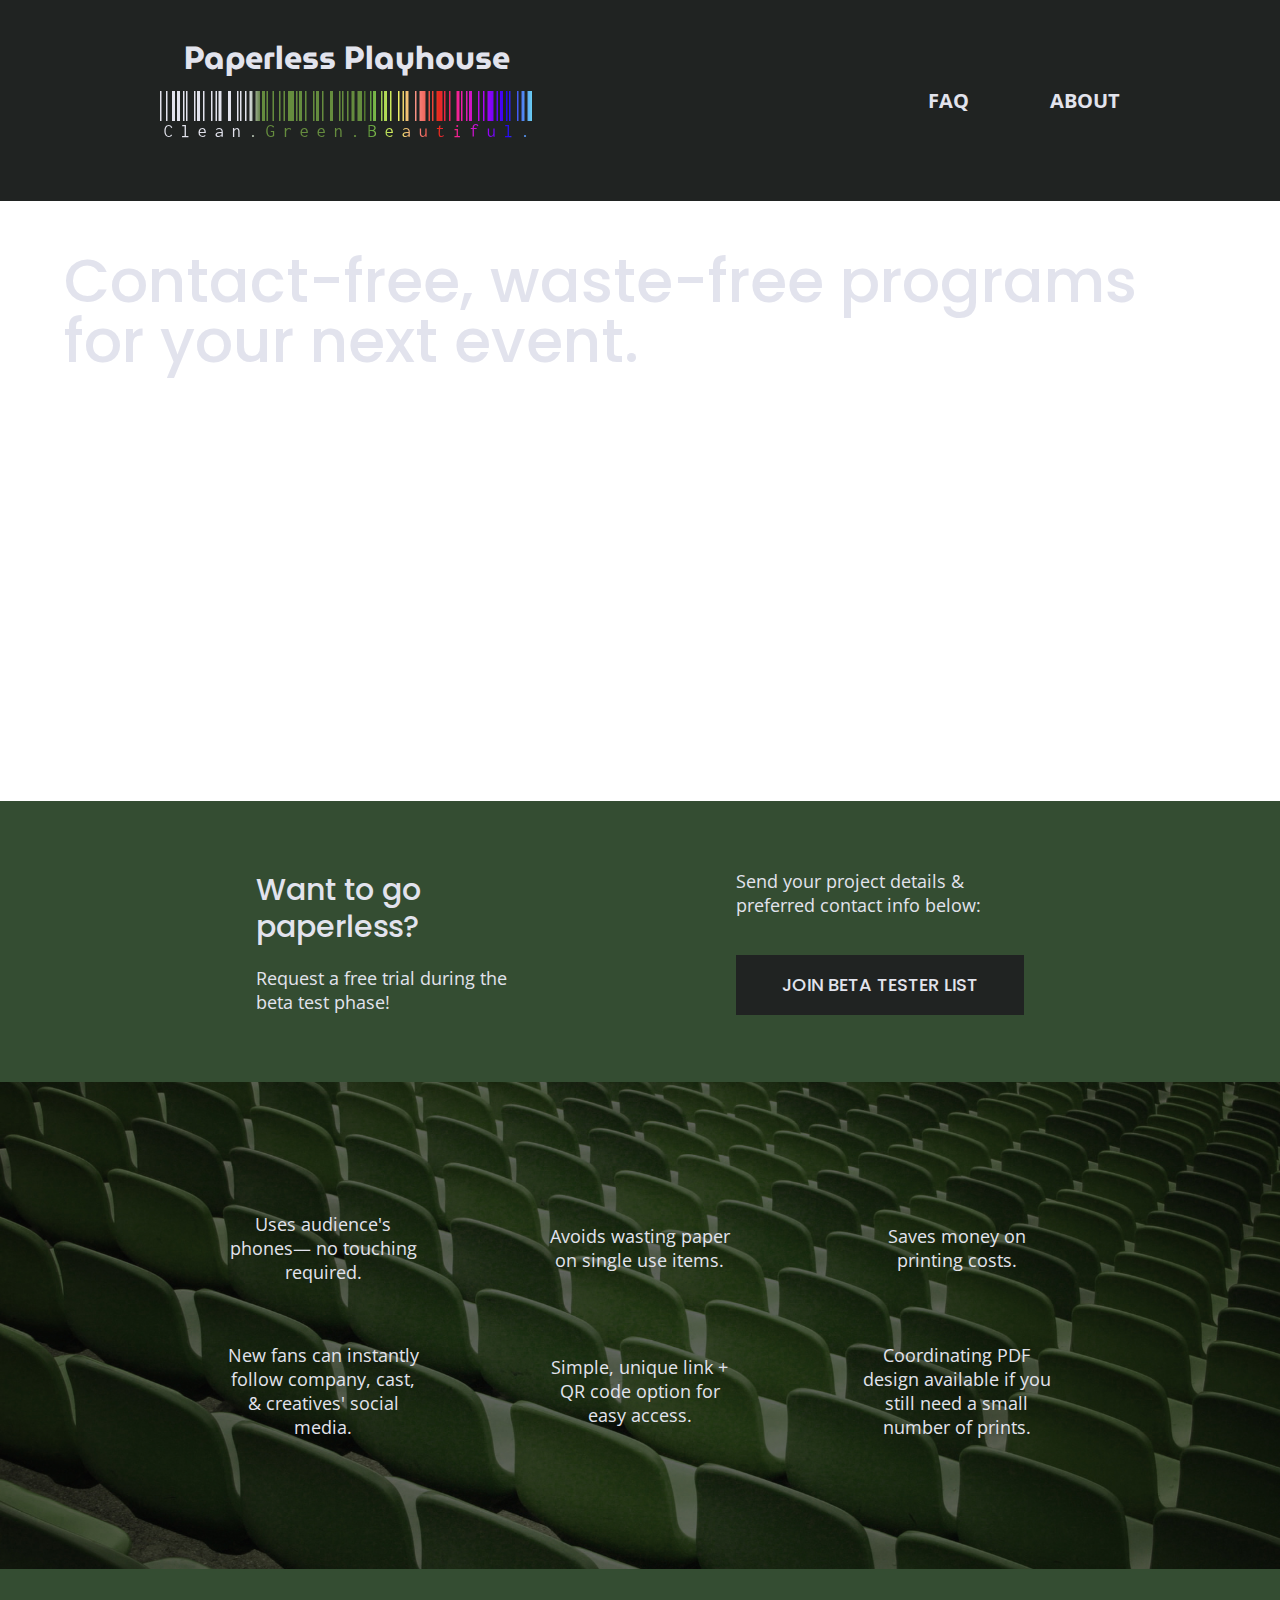
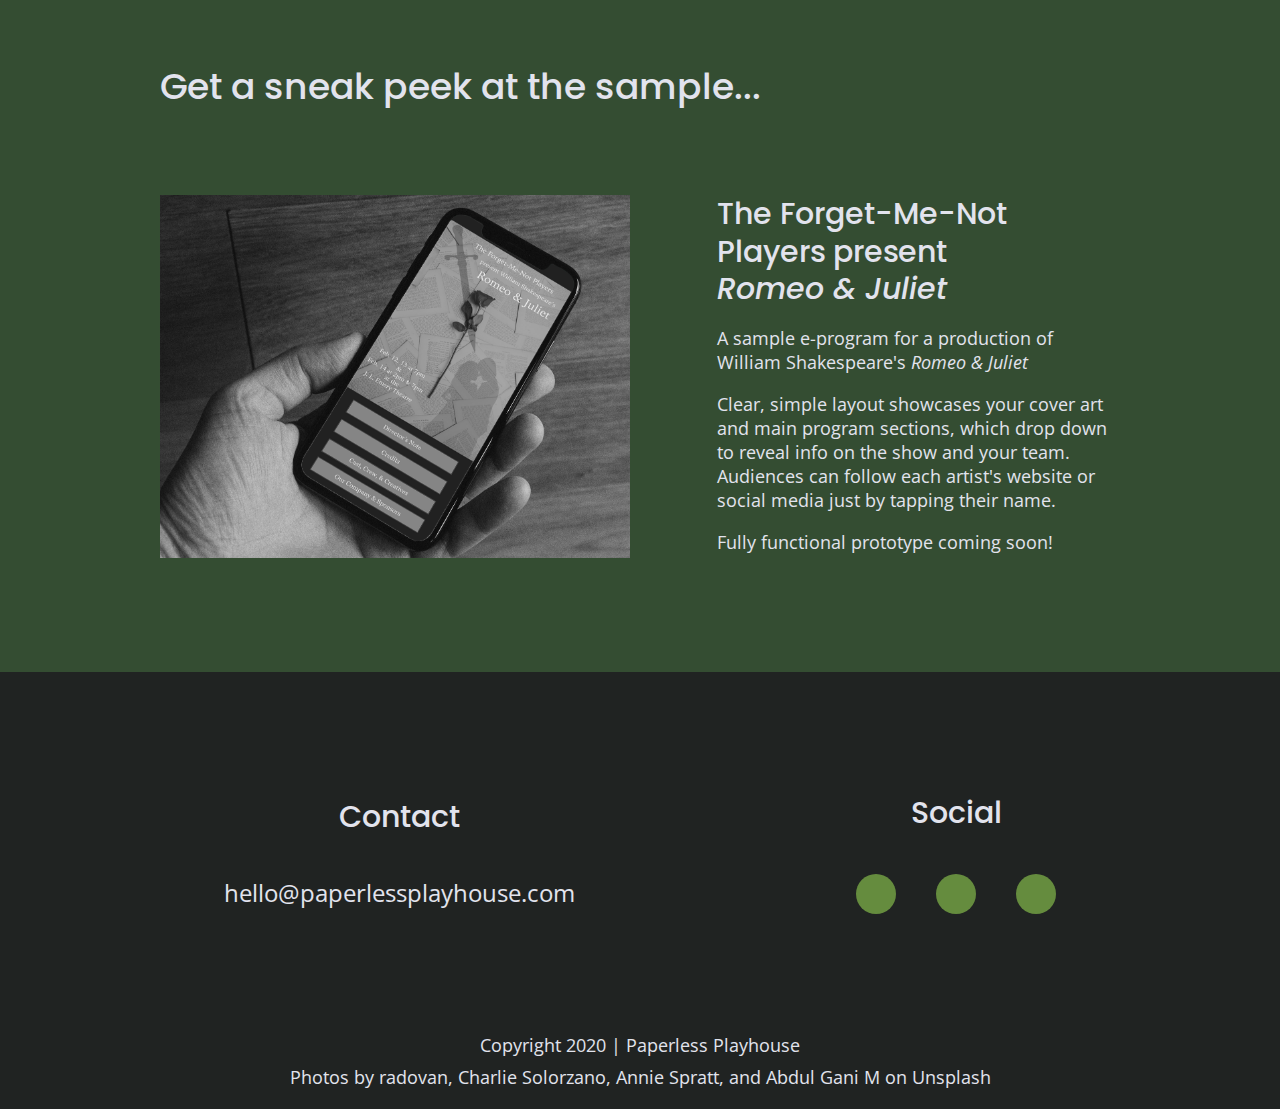
==== index.html @ 8c171659 "Initial commit" ====
<!doctype html>
<html class="no-js" lang="">

<head>
  <meta charset="utf-8">
  <meta http-equiv="x-ua-compatible" content="ie=edge">
  <title>Paperless Playhouse</title>
  <meta name="description" content="">
  <meta name="viewport" content="width=device-width, initial-scale=1, shrink-to-fit=no">

  <meta property="og:title" content="Paperless Playhouse">
  <meta property="og:type" content="Website">
  <meta property="og:url" content="paperlessplayhouse.com">
  <meta property="og:image" content="img/rajphoneevened.png">


  <link rel="manifest" href="site.webmanifest">
  <link rel="apple-touch-icon" href="icon.png">
  <link rel='icon' href='favicon.ico' type='image/x-icon'/ >

  <!--Logo Fonts-->
  <link href="https://fonts.googleapis.com/css2?family=Libre+Barcode+128+Text&family=MuseoModerno:wght@100;200;300;400;500;531;600;700;800;900&display=swap" rel="stylesheet">
  <!-- Google Fonts -->
  <link href="https://fonts.googleapis.com/css?family=Open+Sans:400,700|Poppins:500,700" rel="stylesheet">
  <!-- FontAwesome CDN version 5.5 -->
  <link rel="stylesheet" href="https://use.fontawesome.com/releases/v5.13.1/css/all.css" integrity="sha384-xxzQGERXS00kBmZW/6qxqJPyxW3UR0BPsL4c8ILaIWXva5kFi7TxkIIaMiKtqV1Q" crossorigin="anonymous"><link rel="stylesheet" href="css/normalize.css">
  <link rel="stylesheet" href="css/main.css">
</head>

<body>
  <!--[if lte IE 9]>
    <p class="browserupgrade">You are using an <strong>outdated</strong> browser. Please <a href="https://browsehappy.com/">upgrade your browser</a> to improve your experience and security.</p>
  <![endif]-->

  <!-- Add your site or application content here -->
  <header>
    <div class="content-wrapper">
      <div class="logo-wrapper">
        <h1 id="logo-line1">Paperless <i class="fas fa-seedling"></i> Playhouse</h1>
        <h1 id="logo-line2"><span class="green-grad">Clean.</span>Green.<span class="rainbow-grad">Beautiful.</span></h1>
      </div>
      <div class="header-divider"></div>
      <nav>
        <ul>
          <li><a href="faq/index.html" target="_blank">FAQ</a></li>
          <li><a href="about/index.html" target="_blank">About</a></li>
        </ul>
      </nav>
    </div>
  </header>

  <main>

    <section class="hero-area">
      <div class="content-wrapper">
        <h1>Contact-free, waste-free programs for your next event.</h1>
      </div>
    </section>

    <aside>
      <div class="content-wrapper">
        <div class="form-description">
          <h3>Want to go paperless?</h3>
          <p>
            Request a free trial during the beta test phase!
          </p>
        </div>
        <div class="form">
          <p>Send your project details &amp; preferred contact info below:</p>
          <a href="mailto:hello@paperlessplayhouse.com">
          <input type="button" value="Join Beta Tester List">
        </a>
        </div>
      </div> <!-- aside content wrapper ends -->
    </aside>

    <section class="features">
      <div class="content-wrapper">
      <!--  <h2>Clean. Green. Beautiful.</h2> -->
        <div class="features-items">
          <article>
            <p class="fontawesome-icon">
              <!--<i class="fas fa-hands-wash"></i>-->
              <i class="fas fa-hand-sparkles"></i>
            </p>
            <p class="features-item-description">
              Uses audience's phones&mdash; no touching required.
            </p>
          </article>
          <article>
            <p class="fontawesome-icon">
              <i class="fas fa-seedling"></i>
            </p>
            <p class="features-item-description">
              Avoids wasting paper on single use items.
            </p>
          </article>
          <article>
            <p class="fontawesome-icon">
              <i class="fas fa-piggy-bank"></i>
            </p>
            <p class="features-item-description">
              Saves money on printing costs.
            </p>
          </article>
          <article>
            <p class="fontawesome-icon">
              <i class="fas fa-users"></i>
            </p>
            <p class="features-item-description">
              New fans can instantly follow company, cast, &amp; creatives' social media.
            </p>
          </article>
          <article>
            <p class="fontawesome-icon">
              <i class="fas fa-mobile-alt"></i>
            </p>
            <p class="features-item-description">
              Simple, unique link + QR code option for easy access.
            </p>
          </article>
          <article>
            <p class="fontawesome-icon">
              <i class="fas fa-file-pdf"></i>
            </p>
            <p class="features-item-description">
              Coordinating PDF design available if you still need a small number of prints.
            </p>
          </article>
        </div>
      </div>
    </section>

    <section class="reviews">
      <div class="content-wrapper">
        <h2>Get a sneak peek at the sample...</h2>
        <article>
          <figure>
              <img src="img/rajphoneevened.png">
          </figure>
          <div>
            <h3>The Forget-Me-Not Players present <em>Romeo &amp; Juliet</em></h3>
            <p>A sample e-program for a production of William Shakespeare's <em>Romeo &amp; Juliet</em></p>
            <p>Clear, simple layout showcases your cover art and main program sections, which drop down to reveal info on the show and your team. Audiences can follow each artist's website or social media just by tapping their name.</p>
            <p>Fully functional prototype coming soon!</p>
          </div>
        </article>
      </div>
    </section>

  </main> <!-- main wrapper -->

  <footer>
    <div class="content-wrapper">
      <div class="footer-content">
        <address class="contact">
          <h4>Contact</h4>
          <p><email>
            <a href="mailto:hello@paperlessplayhouse.com">hello@paperlessplayhouse.com</a>
          </email></p>
        </address>
        <div class="social">
          <h4>Social</h4>
          <div class="social-icons">
            <a href="mailto:hello@paperlessplayhouse.com" target="_blank"><p>
              <i class="fas fa-envelope"></i>
            </p></a>
            <a href="https://www.facebook.com/Paperless-Playhouse-103790128084582" target="_blank"><p>
              <i class="fab fa-facebook-f"></i>
            </p></a>
            <a href="https://github.com/cailinkless" target="_blank"><p>
              <i class="fab fa-github-alt"></i>
            </p></a>
          </div>
        </div>
      </div> <!-- footer content ends -->
    </div>
    <!--footer content-wrapper ends-->
    <div class="copyright">
      <p class="web-copyright">Copyright 2020 | Paperless Playhouse</p>
      <p class="credit">Photos by <a href="https://unsplash.com/@radovan_be?utm_source=unsplash&utm_medium=referral&utm_content=creditCopyText">radovan</a>, <a href="https://unsplash.com/@csolorzanoe?utm_source=unsplash&utm_medium=referral&utm_content=creditCopyText">Charlie Solorzano</a>, <a href="https://unsplash.com/@anniespratt?utm_source=unsplash&utm_medium=referral&utm_content=creditCopyText">Annie Spratt</a>, and <a href="https://unsplash.com/@abdu27?utm_source=unsplash&utm_medium=referral&utm_content=creditCopyText">Abdul Gani M</a> on <a href="https://unsplash.com">Unsplash</a><p>
    </div>
  </footer>

  <script src="js/vendor/modernizr-3.6.0.min.js"></script>
  <script src="https://code.jquery.com/jquery-3.3.1.min.js" integrity="sha256-FgpCb/KJQlLNfOu91ta32o/NMZxltwRo8QtmkMRdAu8="
    crossorigin="anonymous"></script>
  <script>
    window.jQuery || document.write('<script src="js/vendor/jquery-3.3.1.min.js"><\/script>')

  </script>
  <script src="js/plugins.js"></script>
  <script src="js/main.js"></script>

  <!-- Google Analytics: change UA-XXXXX-Y to be your site's ID. -->
  <script>
    window.ga = function () {
      ga.q.push(arguments)
    };
    ga.q = [];
    ga.l = +new Date;
    ga('create', 'UA-XXXXX-Y', 'auto');
    ga('send', 'pageview')

  </script>
  <script src="https://www.google-analytics.com/analytics.js" async defer></script>
</body>

</html>
---- css/main.css ----
/*! HTML5 Boilerplate v6.1.0 | MIT License | https://html5boilerplate.com/ */

/*
 * What follows is the result of much research on cross-browser styling.
 * Credit left inline and big thanks to Nicolas Gallagher, Jonathan Neal,
 * Kroc Camen, and the H5BP dev community and team.
 */

/* ==========================================================================
   Base styles: opinionated defaults
   ========================================================================== */

html {
  color: #222;
  font-size: 1em;
  line-height: 1.4;
}

/*
 * Remove text-shadow in selection highlight:
 * https://twitter.com/miketaylr/status/12228805301
 *
 * Vendor-prefixed and regular ::selection selectors cannot be combined:
 * https://stackoverflow.com/a/16982510/7133471
 *
 * Customize the background color to match your design.
 */

::-moz-selection {
  background: #b3d4fc;
  text-shadow: none;
}

::selection {
  background: #b3d4fc;
  text-shadow: none;
}

/*
 * A better looking default horizontal rule
 */

hr {
  display: block;
  height: 1px;
  border: 0;
  border-top: 1px solid #ccc;
  margin: 1em 0;
  padding: 0;
}

/*
 * Remove the gap between audio, canvas, iframes,
 * images, videos and the bottom of their containers:
 * https://github.com/h5bp/html5-boilerplate/issues/440
 */

audio,
canvas,
iframe,
img,
svg,
video {
  vertical-align: middle;
}

/*
 * Remove default fieldset styles.
 */

fieldset {
  border: 0;
  margin: 0;
  padding: 0;
}

/*
 * Allow only vertical resizing of textareas.
 */

textarea {
  resize: vertical;
}

/* ==========================================================================
   Browser Upgrade Prompt
   ========================================================================== */

.browserupgrade {
  margin: 0.2em 0;
  background: #ccc;
  color: #000;
  padding: 0.2em 0;
}

/* ==========================================================================
   Author's custom styles
   ========================================================================== */

/* General Styles */

html {
	font-size: 16px;
}

body {
  font-size: 1em;
  font-family: 'Open Sans', sans-serif;
  color: #e2e3ed;
  text-align: left;
}

ul,
ol {
  list-style-type: none;
  margin: 0;
  padding: 0;
}

a {
  color: #e2e3ed;
  text-decoration: none;
}

#logo-wrapper {
  max-width: 80%;
}

#logo-line1 {
  font-family: 'MuseoModerno', cursive;
  text-align: center;
  padding-bottom: 0;
  margin-bottom: 0;
  /** color: #527158; **/
}

#logo-line2 {
  font-family: 'Libre Barcode 128 Text', cursive;
  text-align: center;
  font-weight: normal;
  font-size: 2em;
  padding-top: 0;
  margin-top: 0;
  color: #658C3E;
  /** color: #527158; **/
}

#logo-line1 i {
    color: #658C3E;
}

.rainbow-grad {
  /* Permalink - use to edit and share this gradient: https://colorzilla.com/gradient-editor/#50732d+0,6bad45+5,eafc64+19,f98c84+31,e5291b+44,f4229d+56,aa04f7+71,2404f4+84,6fdef2+100 */
background: #6bad45 /* Old browsers */
background: -moz-linear-gradient(left,  #6bad45 0%, #eafc64 19%, #f98c84 31%, #e5291b 44%, #f4229d 56%, #aa04f7 71%, #2404f4 84%, #6fdef2 100%); /* FF3.6-15 */
background: -webkit-linear-gradient(left,  #50732d 0%,#6bad45 5%,#eafc64 19%,#f98c84 31%,#e5291b 44%,#f4229d 56%,#aa04f7 71%,#2404f4 84%,#6fdef2 100%); /* Chrome10-25,Safari5.1-6 */
background: linear-gradient(to right,  #50732d 0%,#6bad45 5%,#eafc64 19%,#f98c84 31%,#e5291b 44%,#f4229d 56%,#aa04f7 71%,#2404f4 84%,#6fdef2 100%); /* W3C, IE10+, FF16+, Chrome26+, Opera12+, Safari7+ */
filter: progid:DXImageTransform.Microsoft.gradient( startColorstr='#50732d', endColorstr='#6fdef2',GradientType=1 ); /* IE6-9 */
-webkit-background-clip: text;
-webkit-text-fill-color: transparent;
}

.green-grad {
  /* Permalink - use to edit and share this gradient: https://colorzilla.com/gradient-editor/#e2e3ed+0,e2e3ed+87,50732d+100 */
background: #e2e3ed; /* Old browsers */
background: -moz-linear-gradient(left,  #e2e3ed 0%, #e2e3ed 87%, #50732d 100%); /* FF3.6-15 */
background: -webkit-linear-gradient(left,  #e2e3ed 0%,#e2e3ed 87%,#50732d 100%); /* Chrome10-25,Safari5.1-6 */
background: linear-gradient(to right,  #e2e3ed 0%,#e2e3ed 87%,#50732d 100%); /* W3C, IE10+, FF16+, Chrome26+, Opera12+, Safari7+ */
filter: progid:DXImageTransform.Microsoft.gradient( startColorstr='#e2e3ed', endColorstr='#50732d',GradientType=1 ); /* IE6-9 */
-webkit-background-clip: text;
-webkit-text-fill-color: transparent;
}

/* Logo Fix for certain mobile widths */

@media only screen and (min-width:400px) {
  #logo-line2 {
    font-size: 3.15em;
  }
}
/* End Logo Fix */

h2 {
  font-family: 'Poppins', sans-serif;
  font-weight: 500;
  font-size: 1.875em;
  margin: 0;
}

h3,
h4 {
  font-family: 'Poppins', sans-serif;
  font-weight: 500;
  font-size: 1.125em;
  margin: 20px 0;
}

p {
  font-size: .875em;
  line-height: 1.285;
}

img {
 width: 100%;
}

figure {
 margin: 0;
}

address {
 font-style: normal;
}

.content-wrapper {
  width: 90%;
  margin: 50px 0;
}

/* -------------------- Base Header - Footer Styles -------------------- */

header,
footer {
  background-color: #202322;
  display: flex;
  justify-content: center;
  align-items: center;
  flex-flow: row wrap;
}

header {
  padding: 15px 0;
}

header .content-wrapper {
  margin: 0;
  display: flex;
  justify-content: center;
  align-items: center;
  flex-flow: row wrap;
}

.header-divider {
  background: #3a3a3a;
  height: 1px;
  width: 100%;
  margin: 10px 0 20px 0;
}

header nav {
  width: 60%;
  font-size: 1.125em;
  font-weight: 700;
  text-transform: uppercase;
  display: flex;
  justify-content: space-around;
  align-items: center;
  flex-flow: row wrap;
}

header nav ul {
  width: 100%;
  display: flex;
  justify-content: space-around;
}

header nav ul li {
  font-size: 1.125em;
}

header nav a:hover {
  opacity: 50%;
  text-decoration: underline;
}

footer {
  text-align: center;
  flex-direction: column;
}

footer p {
  margin: 0;
}

.web-copyright {
  padding-bottom: 0.5em;
}

footer .content-wrapper {
  width: 55%;
  margin: 50px 0;
}

footer .contact {
  margin-bottom: 50px;
}

footer .contact p {
  font-size: 1em;
}

footer .social-icons {
  display: flex;
  justify-content: space-around;
  align-items: center;
}

footer .social-icons p {
  background-color: #658C3E;
  border-radius: 50%;
  width: 40px;
  height: 40px;
  display: flex;
  justify-content: center;
  align-items: center;
}

footer .social-icons p i {
  font-size: 1.3125em;
}

footer .copyright {
  margin: 20px 0;
  max-width: 90%;
}

footer a:hover {
  opacity: 50%;
}

footer email:hover {
  text-decoration: underline;
}

.credit a:hover {
  text-decoration: underline;
}

/* -------------------- Mobile Styles - Homepage -------------------- */

/* Hero Area */

.hero-area {
  background: url(../img/rajphone-darkened.png);
  background-size: cover;
  background-position: center;
  min-height: 500px;
  display: flex;
  justify-content: center;
  flex-flow: row wrap;
  padding-top: 0;
}

.hero-area h1 {
  font-size: 1.75em;
  font-family: 'Poppins', Helvetica, Arial, sans-serif;
  font-weight: 500;
  margin-top: 0;
  padding-top: 0;
}

/* Aside */

aside {
  background-color: #344D32;
  display: flex;
  justify-content: center;
  align-items: center;
  flex-flow: row wrap;
}

aside .form {
  margin-top: 30px;
}

input[type=button]:hover {
  background-color: #000000;
  color: #344D32;
}

input[type=button] {
  width: 100%;
  padding: 20px 0;
  margin-top: 20px;
  background-color: #202322;
  font-family: 'Poppins', Helvetica, Arial, sans-serif;
  font-weight: 500;
  font-size: 1.125em;
  color: #e2e3ed;
  border: none;
  text-align: center;
  text-transform: uppercase;
}

/* Features */

.features {
  background: url('../img/darkgreener.jpg');
  background-size: cover;
  background-position: center;
  display: flex;
  justify-content: center;
  flex-flow: row wrap;
}

.features h2 {
  margin-bottom: 60px;
}

.features article {
  width: 63%;
  margin: 30px 0;
}

.features .features-items {
  display: flex;
  justify-content: center;
  align-items: center;
  flex-flow: row wrap;
}

.features i {
  font-size: 3.75em;
  margin-bottom: 40px;
}

.features p {
  text-align: center;
  margin: 0;
}

/* Reviews */

.reviews {
  background-color: #344D32;
  display: flex;
  justify-content: center;
  flex-flow: row wrap;
}

.reviews h2 {
  margin-bottom: 40px;
  line-height: 1;
}

.reviews h3 {
  width: 55%;
  margin: 20px 0;
}

/* ==========================================================================
   About Page
   ========================================================================== */

.mission {
  background-color: #344D32;
  display: flex;
  justify-content: center;
  align-items: center;
  flex-flow: row wrap;
}

#sign-off {
  margin-top: 2em;
  margin-left: 3.5em;
}

#sign-off span {
  padding-left: 1em;
}

/* ==========================================================================
   FAQ Page
   ========================================================================== */

.faq {
  background-color: #344D32;
  display: flex;
  justify-content: center;
  align-items: center;
  flex-flow: row wrap;
}

.faq .content-wrapper {
  margin: 50px 0 0 0;
  display: flex;
  justify-content: center;
  align-items: center;
  flex-flow: row wrap;
}

.faq h2 {
  margin-bottom: 40px;
  line-height: 1;
}

.faq-content {
  margin-bottom: 50px;
}

.faq-content h4 {
  line-height: 2em;
  font-family: 'Poppins', Helvetica, Arial, sans-serif;
  font-weight: 500;
}

/* ====== SAMPLE PAGE =======*/

/* Style the button that is used to open and close the collapsible content */
.collapsible {
  background-color: #85878b;
  color: #f2f0e3;
  cursor: pointer;
  padding: 18px;
  width: 100%;
  border-top: solid 10px #202322;
  border-bottom: none;
  border-left: none;
  border-right: none;
  text-align: center;
  outline: none;
  font-size: 20px;
  font-family: 'Merriweather', serif;
}

/* Add a background color to the button if it is clicked on (add the .active class with JS), and when you move the mouse over it (hover) */
.active, .collapsible:hover {
  background-color: #202322;
}

/* Style the collapsible content. Note: hidden by default */
.content {
  border-top: solid 10px #202322;
  padding: 0 18px;
  display: none;
  overflow: hidden;
  background-color: #85878b;
}

/* ==========================================================================
   Helper classes
   ========================================================================== */

/*
 * Hide visually and from screen readers
 */

.hidden {
  display: none !important;
}

/*
 * Hide only visually, but have it available for screen readers:
 * https://snook.ca/archives/html_and_css/hiding-content-for-accessibility
 *
 * 1. For long content, line feeds are not interpreted as spaces and small width
 *    causes content to wrap 1 word per line:
 *    https://medium.com/@jessebeach/beware-smushed-off-screen-accessible-text-5952a4c2cbfe
 */

.visuallyhidden {
  border: 0;
  clip: rect(0 0 0 0);
  height: 1px;
  margin: -1px;
  overflow: hidden;
  padding: 0;
  position: absolute;
  width: 1px;
  white-space: nowrap;
  /* 1 */
}

/*
 * Extends the .visuallyhidden class to allow the element
 * to be focusable when navigated to via the keyboard:
 * https://www.drupal.org/node/897638
 */

.visuallyhidden.focusable:active,
.visuallyhidden.focusable:focus {
  clip: auto;
  height: auto;
  margin: 0;
  overflow: visible;
  position: static;
  width: auto;
  white-space: inherit;
}

/*
 * Hide visually and from screen readers, but maintain layout
 */

.invisible {
  visibility: hidden;
}

/*
 * Clearfix: contain floats
 *
 * For modern browsers
 * 1. The space content is one way to avoid an Opera bug when the
 *    `contenteditable` attribute is included anywhere else in the document.
 *    Otherwise it causes space to appear at the top and bottom of elements
 *    that receive the `clearfix` class.
 * 2. The use of `table` rather than `block` is only necessary if using
 *    `:before` to contain the top-margins of child elements.
 */

.clearfix:before,
.clearfix:after {
  content: " ";
  /* 1 */
  display: table;
  /* 2 */
}

.clearfix:after {
  clear: both;
}

/* ==========================================================================
   EXAMPLE Media Queries for Responsive Design.
   These examples override the primary ('mobile first') styles.
   Modify as content requires.
   ========================================================================== */


@media only screen and (min-width:768px) {
  /*Tablet styles here*/

  /* General styles */
  .content-wrapper {
    max-width: 640px;
    margin: 100px 0;
  }

  h2 {
    font-size: 2.25em;
    line-height: 1.333;
  }

  h3 {
      font-size: 1.5em;
      line-height: 1.25;
  }

  /* Header */
  header {
    justify-content: space-around;
    padding: 33px 0;
  }

  header .content-wrapper {
    width: 100%;
    justify-content: space-between;
  }

  header nav {
    width: 20%;
  }

  header nav ul {
    justify-content: space-between;
  }

  .header-divider {
    display: none;
  }
  /* Hero Area */

  .hero-area {
    min-height: 600px;
  }

  .hero-area h1 {
    font-size: 3em;
    line-height: 1;
    margin: 0;
}

.hero-area .content-wrapper {
  margin-top: 50px;
  max-width: 900px;
}

  /* Aside */
  aside .content-wrapper {
    margin: 50px 0;
    display: flex;
    justify-content: space-between;
    flex-flow: row wrap;
  }

  aside .content-wrapper .form-description,
  aside .content-wrapper .form {
    width: 40%;
    margin: 0;
  }

  /* Features */

  .features h2 {
    margin-bottom: 20px;
  }

  .features article {
    display: flex;
    justify-content: center;
    align-items: center;
    flex-flow: column wrap;
    flex-basis: 50%;
  }

  .features .features-item-description {
    width: 62%;
  }

  .features i {
    margin-bottom: 30px;
  }

  /* Reviews */
  .reviews article {
    display: flex;
    justify-content: space-between;
  }

  .reviews h2 {
    width: 85%;
  }

  .reviews article figure,
  .reviews article div {
    width: 49%;
  }

  .reviews h3 {
    width: 75%;
    margin: 0;
  }
  /* Footer */
  footer .content-wrapper {
    width: 65%;
    margin: 100px 0;
  }

  footer .footer-content {
    display: flex;
    justify-content: space-between;
    align-items: center;
    flex-direction: row;
  }

  footer .contact {
    margin-bottom: 0;
  }

  footer .contact p {
    font-size: 1.1em;
  }

  footer h4 {
    font-size: 1.5em;
    margin-bottom: 40px;
  }

  footer p {
      line-height: 1.285;
  }

  footer .social-icons {
    width: 12.5em;
    justify-content: space-between;
  }

  footer .copyright {
    width: 100%;
  }

  /* ==========================================================================
   About Page
   ========================================================================== */

   #sign-off {
     margin-left: 20em;
   }

  /* ==========================================================================
   FAQ Page
   ========================================================================== */

  .faq .content-wrapper {
    justify-content: space-between;
    align-items: flex-start;
  }

  .faq-content {
    flex-basis: 45%;
  }

  .faq h2 {
    width: 100%;
  }

  .faq-content#big-question {
    flex-basis: 100%;
    width: 100%;
  }

  .faq h4 {
    font-size: 1.25em;
    line-height: 1.25em;
  }

  .faq p {
      font-size: .875em;
      line-height: 1.25em;
  }
}

@media only screen and (min-width:1200px) {
  /*Desktop styles here*/

  header {
    padding: 15px 0;
  }

  .content-wrapper {
    max-width: 960px;
  }

  h2 {
    font-size: 2.25em;
  }

  h3,
  h4 {
      font-size: 1.875em;
  }

  p {
      font-size: 1.125em;
      line-height: 1.333;
  }

  /* Hero */
  .hero-area h1 {
    font-size: 3.75em;
  }

  .hero-area .content-wrapper {
    max-width: none;
  }

  /* Aside */
  aside .content-wrapper {
    justify-content: space-around;
  }

  aside .content-wrapper .form-description,
  aside .content-wrapper .form {
    width: 30%;
  }

  .form-description p {
    font-size: 1.125em;
  }

  /* Features */

  .features h2 {
    width: 90%;
  }

  .features article {
    flex-basis: 33%;
  }

  /* Reviews */

  .reviews h2 {
    padding-bottom: 50px;
  }

  .reviews article div {
    width: 42%;
  }

  footer h4 {
    font-size: 1.875em;
  }

  footer .contact p {
    font-size: 1.5em;
  }

  /* ==========================================================================
  About Page
  ========================================================================== */
  #sign-off {
    margin-left: 40em;
  }

  .mission h2,
  .contact-section .content-wrapper h2 {
      width: 95%;
      font-size: 3em;
  }

  /* ==========================================================================
  FAQ Page
  ========================================================================== */
  .faq h2 {
    width: 100%;
    font-size: 3em;
  }

  .faq h4 {
    font-size: 1.5em;
    line-height: 1.5em;
  }

  .faq p {
      font-size: 1.125em;
      line-height: 1.125em;
  }
}

/* ==========================================================================
   Print styles.
   Inlined to avoid the additional HTTP request:
   https://www.phpied.com/delay-loading-your-print-css/
   ========================================================================== */

@media print {
  *,
  *:before,
  *:after {
    background: transparent !important;
    color: #000 !important;
    /* Black prints faster */
    -webkit-box-shadow: none !important;
    box-shadow: none !important;
    text-shadow: none !important;
  }
  a,
  a:visited {
    text-decoration: underline;
  }
  a[href]:after {
    content: " (" attr(href) ")";
  }
  abbr[title]:after {
    content: " (" attr(title) ")";
  }
  /*
     * Don't show links that are fragment identifiers,
     * or use the `javascript:` pseudo protocol
     */
  a[href^="#"]:after,
  a[href^="javascript:"]:after {
    content: "";
  }
  pre {
    white-space: pre-wrap !important;
  }
  pre,
  blockquote {
    border: 1px solid #999;
    page-break-inside: avoid;
  }
  /*
     * Printing Tables:
     * http://css-discuss.incutio.com/wiki/Printing_Tables
     */
  thead {
    display: table-header-group;
  }
  tr,
  img {
    page-break-inside: avoid;
  }
  p,
  h2,
  h3 {
    orphans: 3;
    widows: 3;
  }
  h2,
  h3 {
    page-break-after: avoid;
  }
}
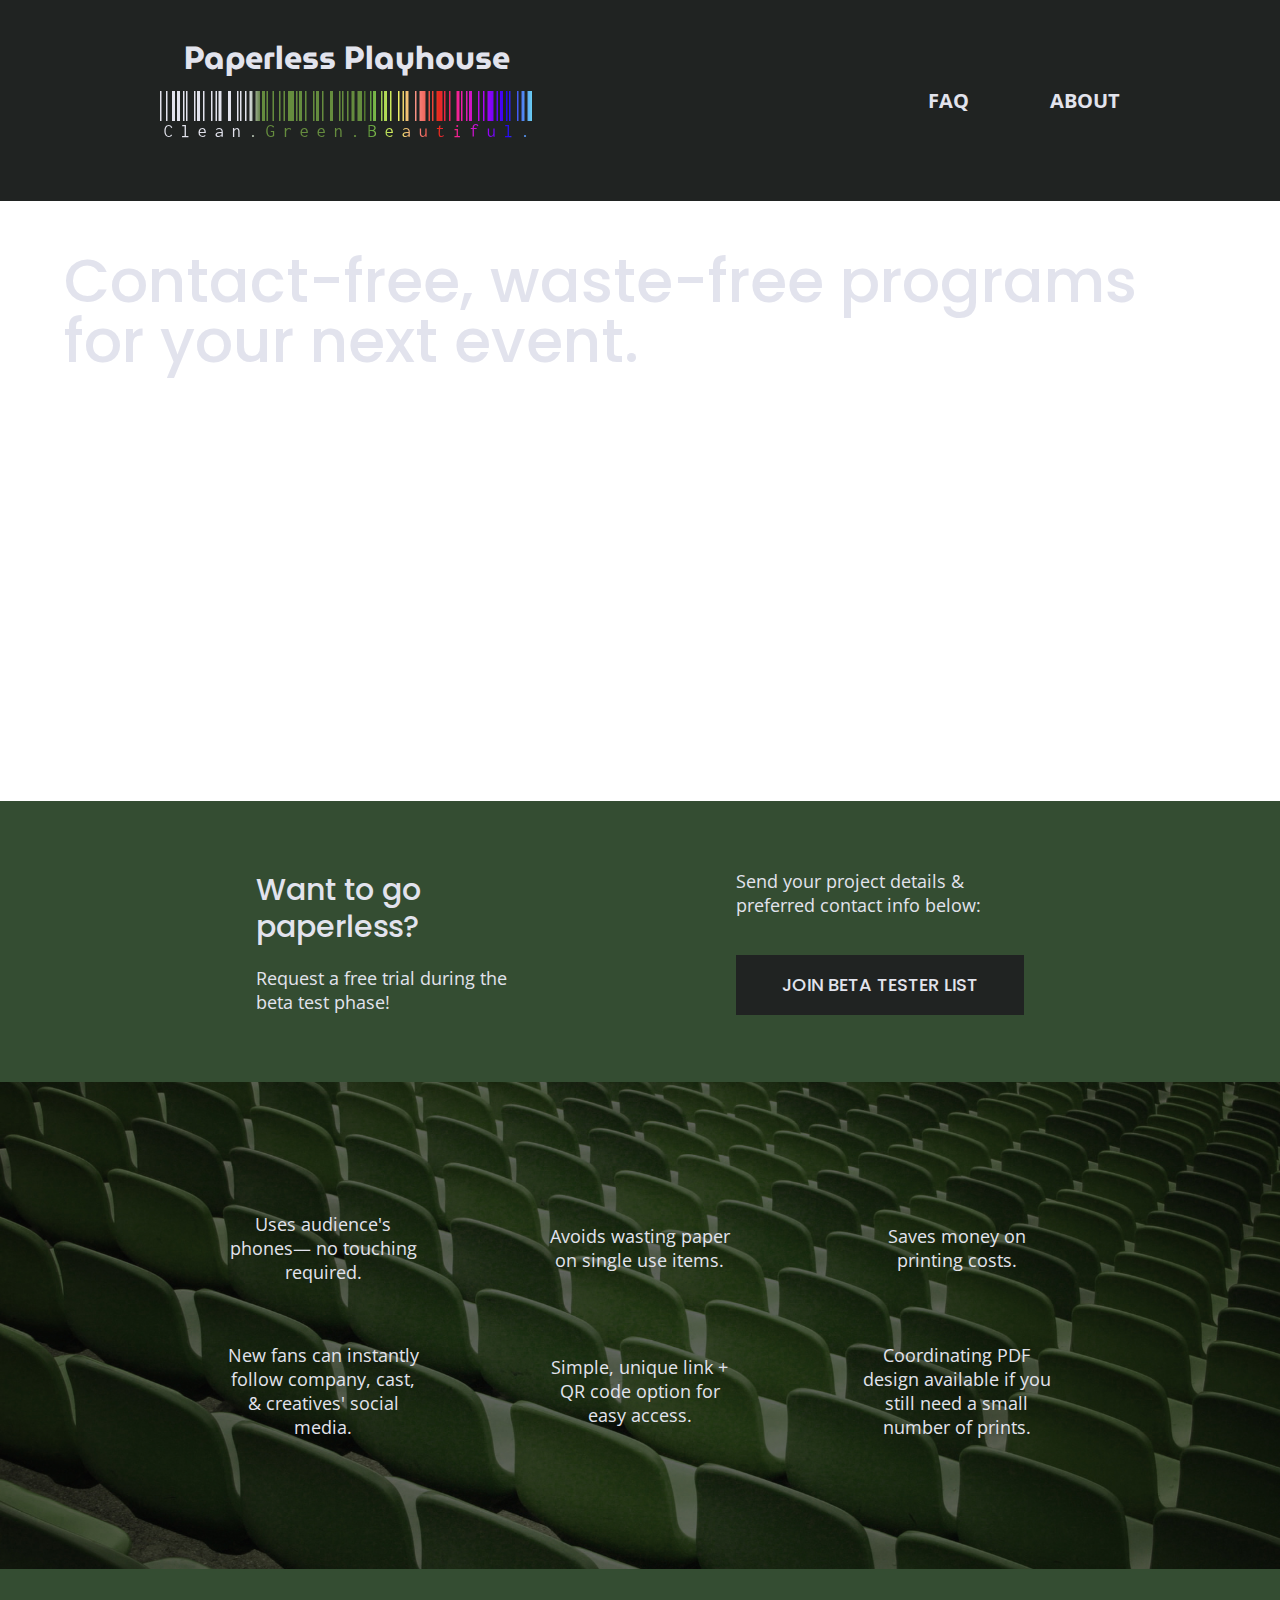
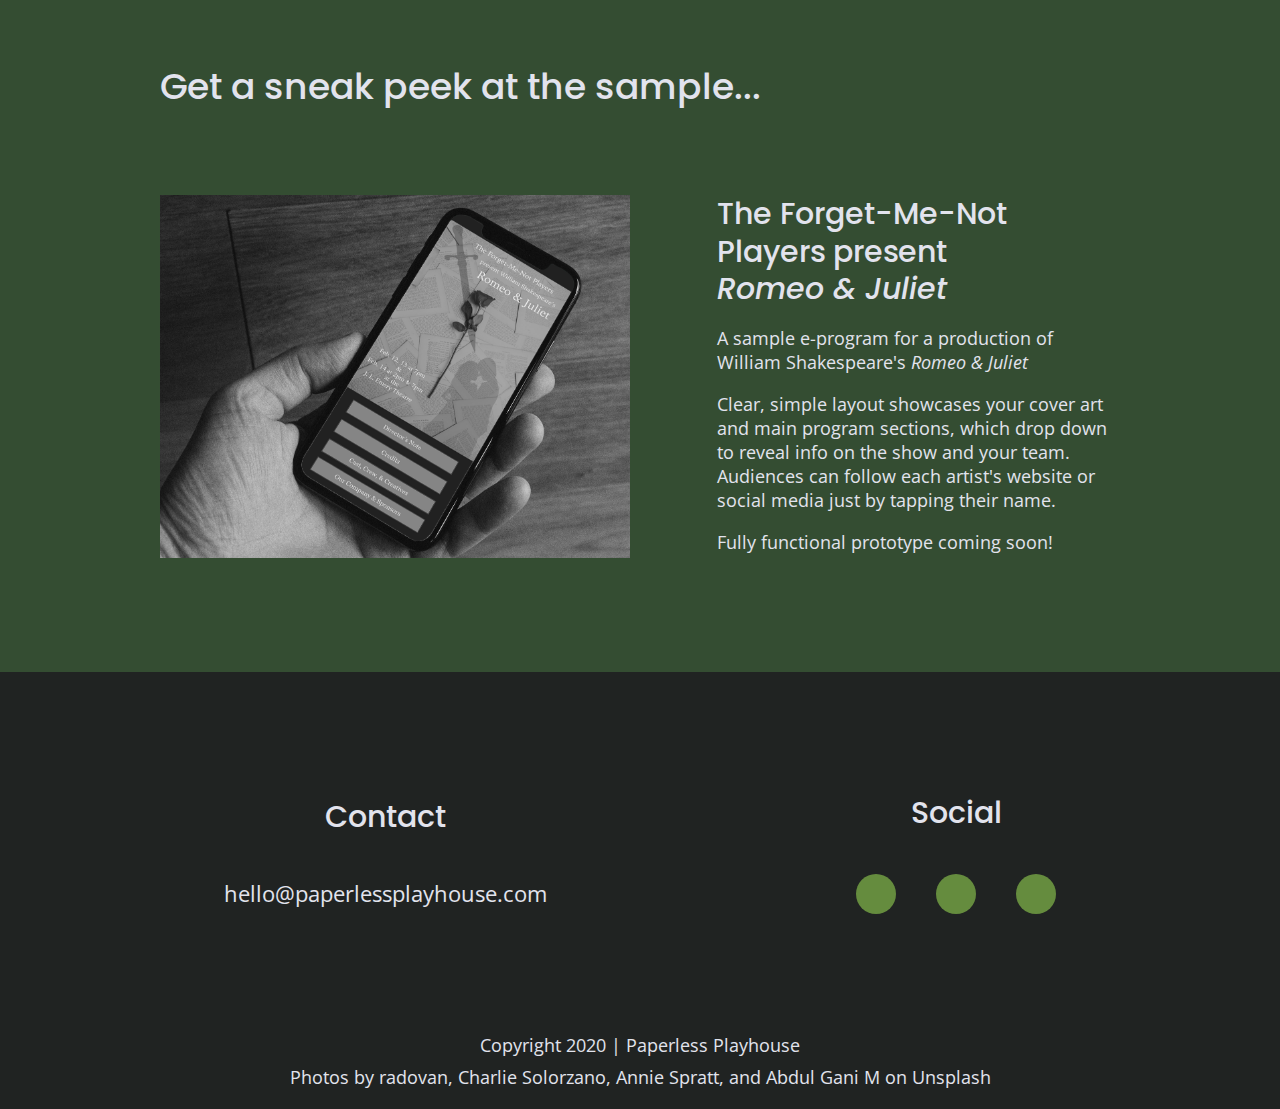
==== commit 9cfcbe7b: "Added new faces new voices film festival page" ====
--- a/index.html
+++ b/index.html
@@ -9,6 +9,7 @@
   <meta name="viewport" content="width=device-width, initial-scale=1, shrink-to-fit=no">
 
   <meta property="og:title" content="Paperless Playhouse">
+  <meta property="og:description" content="Contact-free, waste-free virtual programs.">
   <meta property="og:type" content="Website">
   <meta property="og:url" content="paperlessplayhouse.com">
   <meta property="og:image" content="img/rajphoneevened.png">
--- a/css/main.css
+++ b/css/main.css
@@ -313,6 +313,10 @@
   display: flex;
   justify-content: center;
   align-items: center;
+}
+
+footer email a {
+  font-size: 0.9em;
 }
 
 footer .social-icons p i {
@@ -444,7 +448,7 @@
 }
 
 .reviews h3 {
-  width: 55%;
+  width: 80%;
   margin: 20px 0;
 }
 
@@ -537,6 +541,122 @@
   background-color: #85878b;
 }
 
+.bio {
+  display: flex;
+  flex-direction: row;
+  align-items: flex-start;
+  justify-content: space-around;
+  padding-top: 25px;
+}
+
+.bio figure {
+  width: 40%;
+  border: solid 2px black;
+}
+
+.bio-text {
+  width: 50%;
+}
+
+.bio a {
+  color: aqua;
+}
+
+.bio a:hover {
+  color: #e2e3ed;
+}
+
+/* ====== NFNV PAGE =======*/
+
+#nfnv-page h3,
+#nfnv-page h4,
+#nfnv-page p {
+  color: #000000;
+}
+
+#nfnv-page .collapsible {
+  color: #BF4E63;
+  background-color: #000000;
+}
+
+#nfnv-page .content {
+  background-color: #ffffff;
+}
+
+#nfnv-page .content a,
+#nfnv-page .content p a,
+#nfnv-page .content .info a,
+#nfnv-page .content .info p a {
+  color: blue;
+}
+
+#nfnv-page .content a:hover,
+#nfnv-page .content a:active,
+#nfnv-page .content a:visited {
+  text-decoration: underline;
+}
+
+#nfnv-page .content a:visited {
+  color: #000000;
+}
+
+#nfnv-page footer p,
+#nfnv-page footer h4 {
+  color: #ffffff;
+}
+
+#company-contact {
+  text-align: center;
+  width: 95%;
+}
+
+.info,
+.film {
+  width: 100%;
+  display: flex;
+  flex-flow: row wrap;
+  align-items: center;
+  justify-content: center;
+  padding-top: 25px;
+  padding-bottom: 10px;
+}
+
+.info h3,
+.film h3 {
+  width: 90%;
+}
+
+.film figure {
+  width: 90%;
+  max-width: 500px;
+  border: solid 2px black;
+}
+
+.film p {
+  max-width: 500px;
+}
+
+.info p,
+.film p {
+  width: 90%;
+}
+
+.film a:hover {
+  color: #e2e3ed;
+}
+
+.sponsor-logo {
+  width: 75%;
+  max-width: 250px;
+  margin-bottom: 25px;
+}
+
+.sponsor-logo-big {
+  width: 55%;
+  max-width: 150px;
+  margin: 25px;
+}
+
 /* ==========================================================================
    Helper classes
    ========================================================================== */
@@ -737,7 +857,6 @@
   }
 
   .reviews h3 {
-    width: 75%;
     margin: 0;
   }
   /* Footer */
@@ -818,6 +937,17 @@
       font-size: .875em;
       line-height: 1.25em;
   }
+
+/* NFNV Page */
+
+#nfnv-page header .content-wrapper {
+  justify-content: center;
+}
+
+#nfnv-page .social {
+  width: 100%;
+}
+
 }
 
 @media only screen and (min-width:1200px) {
